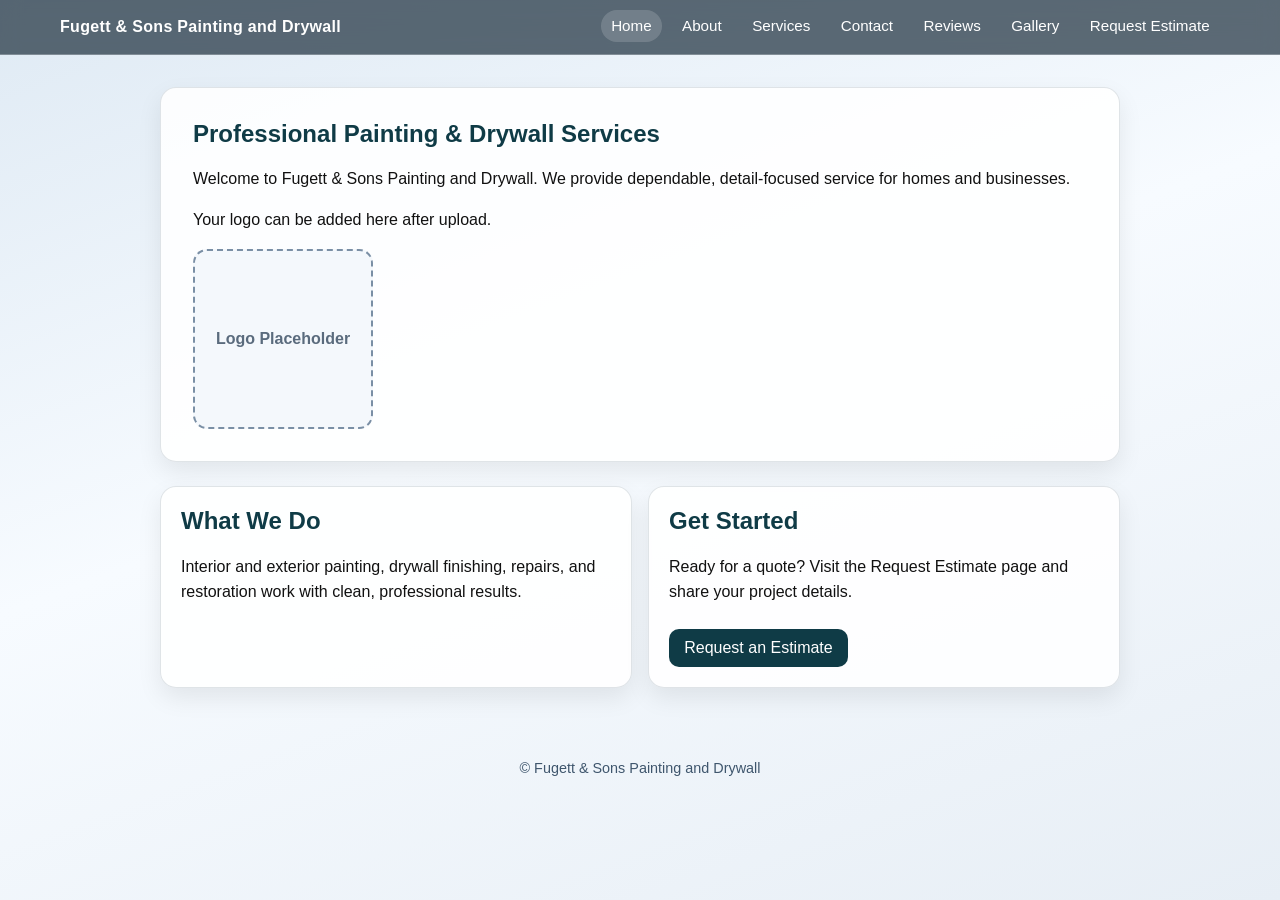
==== index.html @ a3a582eb "feat: build multi-page Fugett & Sons company website Co-authored-by: bFugett26 <255021075+bFugett26@" ====
<!DOCTYPE html>
<html lang="en">
  <head>
    <meta charset="UTF-8" />
    <meta name="viewport" content="width=device-width, initial-scale=1.0" />
    <title>Fugett & Sons Painting and Drywall | Home</title>
    <link rel="stylesheet" href="styles.css" />
  </head>
  <body>
    <header class="site-header">
      <nav class="site-nav" aria-label="Main navigation">
        <a class="brand" href="index.html">Fugett & Sons Painting and Drywall</a>
        <ul class="nav-links">
          <li><a class="active" href="index.html">Home</a></li>
          <li><a href="about.html">About</a></li>
          <li><a href="services.html">Services</a></li>
          <li><a href="contact.html">Contact</a></li>
          <li><a href="reviews.html">Reviews</a></li>
          <li><a href="gallery.html">Gallery</a></li>
          <li><a href="estimate.html">Request Estimate</a></li>
        </ul>
      </nav>
    </header>

    <main>
      <section class="hero">
        <h1>Professional Painting & Drywall Services</h1>
        <p>
          Welcome to Fugett & Sons Painting and Drywall. We provide dependable, detail-focused service for homes and
          businesses.
        </p>
        <p>
          Your logo can be added here after upload.
        </p>
        <div class="logo-placeholder" aria-label="Logo placeholder">Logo Placeholder</div>
      </section>

      <section class="grid two">
        <article class="card">
          <h2>What We Do</h2>
          <p>
            Interior and exterior painting, drywall finishing, repairs, and restoration work with clean, professional
            results.
          </p>
        </article>
        <article class="card">
          <h2>Get Started</h2>
          <p>
            Ready for a quote? Visit the Request Estimate page and share your project details.
          </p>
          <a class="btn" href="estimate.html">Request an Estimate</a>
        </article>
      </section>
    </main>

    <footer>© Fugett & Sons Painting and Drywall</footer>
  </body>
</html>
---- styles.css ----
:root {
  --dark-teal: #0f3b46;
  --grey-blue: #3f566d;
  --frost-blue: #dfeaf4;
  --ink: #111111;
  --white: #ffffff;
  --glass-tint: rgba(33, 50, 64, 0.72);
}

* {
  box-sizing: border-box;
}

body {
  margin: 0;
  font-family: "Inter", "Segoe UI", Arial, sans-serif;
  color: var(--ink);
  background: linear-gradient(160deg, var(--frost-blue), #f7fbff 45%, #e7eef5);
  min-height: 100vh;
}

.site-header {
  position: sticky;
  top: 0;
  z-index: 10;
  backdrop-filter: blur(10px);
  -webkit-backdrop-filter: blur(10px);
  background: var(--glass-tint);
  border-bottom: 1px solid rgba(255, 255, 255, 0.25);
}

.site-nav {
  max-width: 1200px;
  margin: 0 auto;
  display: flex;
  flex-wrap: wrap;
  align-items: center;
  justify-content: space-between;
  padding: 0.9rem 1.25rem;
}

.brand {
  color: var(--white);
  font-weight: 700;
  letter-spacing: 0.02em;
  text-decoration: none;
}

.nav-links {
  list-style: none;
  display: flex;
  gap: 0.6rem;
  padding: 0;
  margin: 0.5rem 0 0;
  flex-wrap: wrap;
}

.nav-links a {
  color: var(--white);
  text-decoration: none;
  font-size: 0.95rem;
  padding: 0.45rem 0.65rem;
  border-radius: 999px;
  transition: background 0.2s ease;
}

.nav-links a:hover,
.nav-links a.active {
  background: rgba(255, 255, 255, 0.16);
}

main {
  max-width: 1000px;
  margin: 0 auto;
  padding: 2rem 1.25rem 3.5rem;
}

.hero,
.card {
  background: rgba(255, 255, 255, 0.88);
  border: 1px solid rgba(63, 86, 109, 0.16);
  border-radius: 16px;
  box-shadow: 0 10px 24px rgba(17, 17, 17, 0.08);
}

.hero {
  padding: 2rem;
  margin-bottom: 1.5rem;
}

h1,
h2 {
  color: var(--dark-teal);
  margin-top: 0;
}

p,
li,
label {
  line-height: 1.55;
}

.grid {
  display: grid;
  gap: 1rem;
}

@media (min-width: 800px) {
  .grid.two {
    grid-template-columns: 1fr 1fr;
  }

  .nav-links {
    margin-top: 0;
  }
}

.card {
  padding: 1.25rem;
}

.services-list {
  columns: 2;
  column-gap: 2rem;
}

@media (max-width: 640px) {
  .services-list {
    columns: 1;
  }
}

.contact-links a,
.btn {
  display: inline-block;
  margin-top: 0.5rem;
  background: var(--dark-teal);
  color: var(--white);
  text-decoration: none;
  border: 0;
  border-radius: 10px;
  padding: 0.65rem 0.95rem;
  cursor: pointer;
}

.btn:hover,
.contact-links a:hover {
  background: #0b2d35;
}

form {
  display: grid;
  gap: 0.95rem;
}

input,
select,
textarea {
  width: 100%;
  border-radius: 8px;
  border: 1px solid #b0bfce;
  padding: 0.6rem;
  font: inherit;
  background: #ffffff;
}

textarea {
  min-height: 130px;
  resize: vertical;
}

.hidden {
  display: none;
}

.notice {
  margin-top: 1rem;
  padding: 0.8rem;
  border-radius: 8px;
  background: #e1f4ea;
  color: #0f5132;
}

.logo-placeholder {
  width: 180px;
  height: 180px;
  border: 2px dashed #7a8fa5;
  border-radius: 14px;
  display: grid;
  place-items: center;
  color: #5a6b7d;
  font-weight: 600;
  margin-top: 1rem;
  background: #f4f8fc;
}

.gallery-grid {
  display: grid;
  gap: 0.9rem;
  grid-template-columns: repeat(auto-fit, minmax(190px, 1fr));
}

.gallery-item {
  border-radius: 12px;
  padding: 1rem;
  background: linear-gradient(140deg, #f5fbff, #dce9f3);
  border: 1px solid #bfd2e2;
  color: #1f3b54;
  min-height: 90px;
}

footer {
  text-align: center;
  color: #3f566d;
  padding: 1rem;
  font-size: 0.9rem;
}
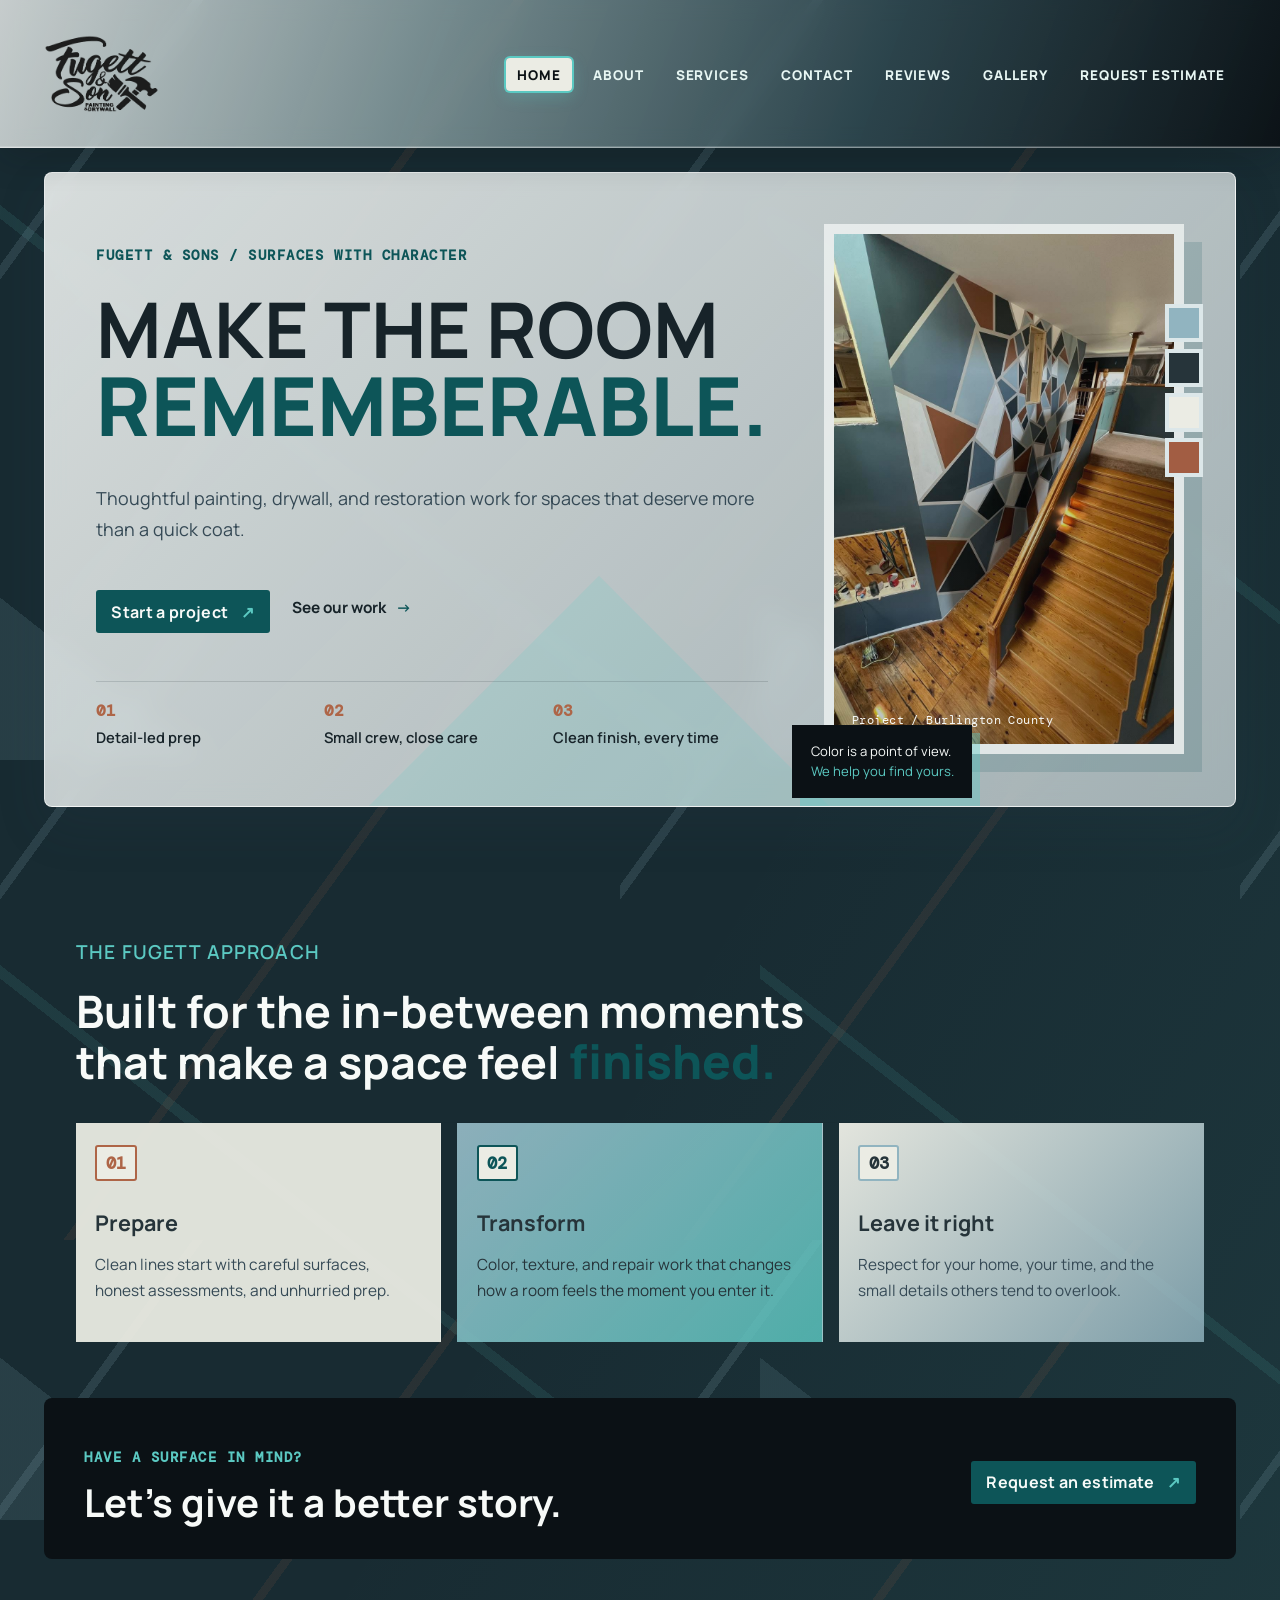
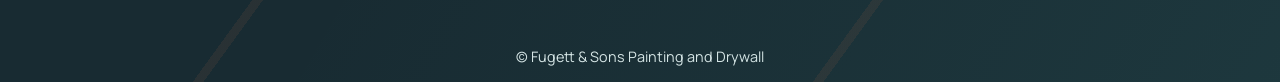
==== commit f07fd31c: "design changes" ====
--- a/index.html
+++ b/index.html
@@ -9,7 +9,7 @@
   <body>
     <header class="site-header">
       <nav class="site-nav" aria-label="Main navigation">
-        <a class="brand" href="index.html">Fugett & Sons Painting and Drywall</a>
+        <a class="brand" href="index.html" aria-label="Fugett & Sons Painting and Drywall home"><img src="images/logo.png" alt="Fugett & Sons Painting and Drywall" /></a>
         <ul class="nav-links">
           <li><a class="active" href="index.html">Home</a></li>
           <li><a href="about.html">About</a></li>
@@ -22,34 +22,47 @@
       </nav>
     </header>
 
-    <main>
-      <section class="hero">
-        <h1>Professional Painting & Drywall Services</h1>
-        <p>
-          Welcome to Fugett & Sons Painting and Drywall. We provide dependable, detail-focused service for homes and
-          businesses.
-        </p>
-        <p>
-          Your logo can be added here after upload.
-        </p>
-        <div class="logo-placeholder" aria-label="Logo placeholder">Logo Placeholder</div>
+    <main class="home-main">
+      <section class="hero home-hero">
+        <div class="hero-copy">
+          <p class="eyebrow">Fugett & Sons / surfaces with character</p>
+          <h1>MAKE THE ROOM<br /><em>REMEMBERABLE.</em></h1>
+          <p class="hero-lede">
+            Thoughtful painting, drywall, and restoration work for spaces that deserve more than a quick coat.
+          </p>
+          <div class="hero-actions">
+            <a class="btn" href="estimate.html">Start a project <span aria-hidden="true">↗</span></a>
+            <a class="text-link" href="gallery.html">See our work <span aria-hidden="true">→</span></a>
+          </div>
+          <div class="hero-stats" aria-label="Company highlights">
+            <div><strong>01</strong><span>Detail-led prep</span></div>
+            <div><strong>02</strong><span>Small crew, close care</span></div>
+            <div><strong>03</strong><span>Clean finish, every time</span></div>
+          </div>
+        </div>
+        <div class="hero-visual">
+          <div class="visual-frame">
+            <img src="images/interior-abstract.JPG" alt="Geometric blue-grey accent wall and finished wood staircase" />
+            <span class="image-tag">Project  /  Burlington County</span>
+          </div>
+          <div class="color-index" aria-hidden="true"><i></i><i></i><i></i><i></i></div>
+          <p class="visual-note">Color is a point of view.<br /><span>We help you find yours.</span></p>
+        </div>
       </section>
 
-      <section class="grid two">
-        <article class="card">
-          <h2>What We Do</h2>
-          <p>
-            Interior and exterior painting, drywall finishing, repairs, and restoration work with clean, professional
-            results.
-          </p>
-        </article>
-        <article class="card">
-          <h2>Get Started</h2>
-          <p>
-            Ready for a quote? Visit the Request Estimate page and share your project details.
-          </p>
-          <a class="btn" href="estimate.html">Request an Estimate</a>
-        </article>
+      <section class="intro-strip">
+        <p class="section-kicker">The Fugett approach</p>
+        <h2>Built for the in-between moments<br />that make a space feel <em>finished.</em></h2>
+        <div class="grid three feature-grid">
+          <article class="feature-card"><span>01</span><h3>Prepare</h3><p>Clean lines start with careful surfaces, honest assessments, and unhurried prep.</p></article>
+          <article class="feature-card feature-card-accent"><span>02</span><h3>Transform</h3><p>Color, texture, and repair work that changes how a room feels the moment you enter it.</p></article>
+          <article class="feature-card"><span>03</span><h3>Leave it right</h3><p>Respect for your home, your time, and the small details others tend to overlook.</p></article>
+        </div>
+      </section>
+
+      <section class="cta-band">
+        <div><p class="section-kicker">Have a surface in mind?</p><h2>Let's give it a better story.</h2></div>
+        <a class="btn btn-light" href="estimate.html">Request an estimate <span aria-hidden="true">↗</span></a>
       </section>
     </main>
 
--- a/styles.css
+++ b/styles.css
@@ -1,10 +1,21 @@
+@import url("https://fonts.googleapis.com/css2?family=DM+Mono:wght@400;500&family=Manrope:wght@400;500;600;700;800&display=swap");
+
 :root {
-  --dark-teal: #0f3b46;
-  --grey-blue: #3f566d;
-  --frost-blue: #dfeaf4;
-  --ink: #111111;
-  --white: #ffffff;
-  --glass-tint: rgba(33, 50, 64, 0.72);
+  --night: #0b1115;
+  --ink: #172329;
+  --slate: #354955;
+  --blue-grey: #8ba1ad;
+  --mist: #dce7e9;
+  --white: #f7faf8;
+  --teal: #5bc9c2;
+  --teal-dark: #0d5558;
+  --rust: #ae6547;
+  --wall-blue: #91b4c0;
+  --wall-charcoal: #26343a;
+  --wall-white: #ebece4;
+  --wall-rust: #a25d43;
+  --glass: rgba(224, 237, 238, 0.82);
+  --line: rgba(23, 35, 41, 0.15);
 }
 
 * {
@@ -13,10 +24,13 @@
 
 body {
   margin: 0;
-  font-family: "Inter", "Segoe UI", Arial, sans-serif;
-  color: var(--ink);
-  background: linear-gradient(160deg, var(--frost-blue), #f7fbff 45%, #e7eef5);
+  font-family: "Manrope", "Segoe UI", sans-serif;
+  font-size: clamp(0.92rem, 0.2vw + 0.86rem, 1rem);
+  color: var(--white);
+  background: #182b32;
   min-height: 100vh;
+  background-image: linear-gradient(126deg, transparent 0 18%, rgba(145, 180, 192, .16) 18% 19%, transparent 19% 48%, rgba(162, 93, 67, .12) 48% 49%, transparent 49%), linear-gradient(38deg, rgba(52, 78, 86, .56) 0 12%, transparent 12% 40%, rgba(91, 201, 194, .1) 40% 41%, transparent 41%), linear-gradient(300deg, rgba(91, 201, 194, .08), transparent 45%);
+  background-size: 620px 620px, 760px 760px, auto;
 }
 
 .site-header {
@@ -25,25 +39,34 @@
   z-index: 10;
   backdrop-filter: blur(10px);
   -webkit-backdrop-filter: blur(10px);
-  background: var(--glass-tint);
-  border-bottom: 1px solid rgba(255, 255, 255, 0.25);
+  background: linear-gradient(110deg, rgba(247, 250, 248, 0.78) 0%, rgba(183, 207, 208, 0.58) 34%, rgba(52, 78, 86, 0.72) 68%, rgba(11, 17, 21, 0.92) 100%);
+  border-bottom: 1px solid rgba(255, 255, 255, 0.42);
+  box-shadow: 0 12px 30px rgba(11, 17, 21, 0.18), inset 0 -1px 0 rgba(255, 255, 255, 0.18);
 }
 
 .site-nav {
-  max-width: 1200px;
+  max-width: 1240px;
   margin: 0 auto;
   display: flex;
   flex-wrap: wrap;
   align-items: center;
   justify-content: space-between;
-  padding: 0.9rem 1.25rem;
+  padding: 1rem 1.5rem;
 }
 
 .brand {
-  color: var(--white);
-  font-weight: 700;
-  letter-spacing: 0.02em;
+  display: inline-flex;
+  align-items: center;
+  min-width: 0;
   text-decoration: none;
+}
+
+.brand img {
+  width: clamp(5rem, 9vw, 7.2rem);
+  height: clamp(5rem, 9vw, 7.2rem);
+  object-fit: contain;
+  flex: 0 0 auto;
+  mix-blend-mode: multiply;
 }
 
 .nav-links {
@@ -56,31 +79,85 @@
 }
 
 .nav-links a {
-  color: var(--white);
+  color: #e7f6f3;
   text-decoration: none;
-  font-size: 0.95rem;
-  padding: 0.45rem 0.65rem;
-  border-radius: 999px;
+  font-size: clamp(.7rem, .4vw + .58rem, .84rem);
+  font-weight: 800;
+  padding: 0.48rem 0.7rem;
+  border-radius: 4px;
+  letter-spacing: .07em;
+  text-transform: uppercase;
   transition: background 0.2s ease;
+}
+
+img {
+  max-width: 100%;
+  height: auto;
 }
 
 .nav-links a:hover,
 .nav-links a.active {
-  background: rgba(255, 255, 255, 0.16);
+  color: var(--night);
+  background: var(--wall-white);
+  box-shadow: 0 0 0 2px var(--teal), 0 5px 16px rgba(91, 201, 194, .3);
 }
 
 main {
-  max-width: 1000px;
+  max-width: 1240px;
   margin: 0 auto;
-  padding: 2rem 1.25rem 3.5rem;
+  padding: 2.5rem 1.5rem 4.5rem;
 }
 
 .hero,
 .card {
-  background: rgba(255, 255, 255, 0.88);
-  border: 1px solid rgba(63, 86, 109, 0.16);
-  border-radius: 16px;
-  box-shadow: 0 10px 24px rgba(17, 17, 17, 0.08);
+  background: linear-gradient(135deg, rgba(247, 250, 248, .86), rgba(220, 231, 233, .7));
+  color: var(--ink);
+  border: 1px solid rgba(255, 255, 255, 0.68);
+  border-radius: 8px;
+  box-shadow: 0 20px 50px rgba(40, 67, 77, 0.14);
+  backdrop-filter: blur(12px);
+}
+
+.hero:not(.home-hero) {
+  position: relative;
+  overflow: hidden;
+  isolation: isolate;
+  background-color: rgba(235, 236, 228, .9);
+  background-image: linear-gradient(132deg, transparent 0 61%, rgba(145, 180, 192, .46) 61% 73%, transparent 73%), linear-gradient(38deg, transparent 0 72%, rgba(162, 93, 67, .25) 72% 83%, transparent 83%), linear-gradient(145deg, rgba(247, 250, 248, .88), rgba(220, 231, 233, .68));
+}
+
+.hero:not(.home-hero)::before {
+  content: "";
+  position: absolute;
+  width: 15rem;
+  height: 15rem;
+  right: -5rem;
+  top: -7rem;
+  border: 1.5rem solid rgba(13, 85, 88, .16);
+  transform: rotate(33deg);
+  z-index: -1;
+}
+
+.hero:not(.home-hero) > * {
+  position: relative;
+  z-index: 1;
+}
+
+.about-hero h1 {
+  max-width: 850px;
+  margin: 0 auto 2rem;
+  text-align: center;
+  font-family: "Manrope", sans-serif;
+  font-size: clamp(1.45rem, 2.6vw, 2.7rem);
+  font-weight: 600;
+  letter-spacing: .02em;
+  text-transform: uppercase;
+}
+
+.about-hero p {
+  margin-left: auto;
+  margin-right: auto;
+  text-align: center;
 }
 
 .hero {
@@ -90,9 +167,16 @@
 
 h1,
 h2 {
-  color: var(--dark-teal);
+  color: var(--ink);
   margin-top: 0;
 }
+
+h1, h2, h3 { letter-spacing: 0; }
+h1 { font-size: clamp(2.8rem, 6vw, 5.8rem); line-height: .96; font-weight: 700; }
+h2 { font-size: clamp(1.8rem, 3.5vw, 3.1rem); line-height: 1.08; }
+h3 { font-size: 1.35rem; }
+p { max-width: 68ch; }
+em { color: var(--teal-dark); font-style: normal; font-weight: 800; font-size: 1.06em; }
 
 p,
 li,
@@ -105,6 +189,56 @@
   gap: 1rem;
 }
 
+.grid.three { grid-template-columns: repeat(3, 1fr); }
+
+.home-main { padding-top: 1.5rem; }
+.home-hero { display: grid; grid-template-columns: .9fr 1.1fr; gap: 3.5rem; padding: clamp(1.5rem, 4vw, 4.5rem); overflow: hidden; position: relative; }
+.home-hero::before { content: ""; position: absolute; width: 26rem; height: 26rem; right: 36%; bottom: -17rem; background: var(--teal); opacity: .17; transform: rotate(45deg); }
+.eyebrow, .section-kicker { color: var(--teal-dark); font-family: "DM Mono", monospace; font-size: .86rem; font-weight: 700; letter-spacing: .11em; text-transform: uppercase; }
+.hero-copy { display: flex; flex-direction: column; justify-content: center; position: relative; z-index: 1; }
+.hero-copy h1 { margin: .75rem 0 1.35rem; }
+.hero-lede { color: var(--slate); font-size: 1.12rem; line-height: 1.7; }
+.hero-actions { display: flex; align-items: center; gap: 1.4rem; margin: 1.25rem 0 3rem; }
+.btn { background: var(--teal-dark); border-radius: 3px; padding: .85rem 1.1rem; color: var(--white); font-weight: 700; letter-spacing: .02em; transition: transform .2s ease, background .2s ease; }
+.btn:hover { background: var(--night); transform: translateY(-2px); }
+.btn span { color: var(--teal); margin-left: .6rem; }
+.text-link { color: var(--ink); font-size: .96rem; font-weight: 700; text-decoration: none; }
+.text-link span { color: var(--teal-dark); margin-left: .45rem; }
+.hero-stats { display: grid; grid-template-columns: repeat(3, 1fr); gap: .8rem; border-top: 1px solid var(--line); padding-top: 1.15rem; }
+.hero-stats div { display: grid; gap: .35rem; }
+.hero-stats strong, .feature-card > span { color: var(--rust); font-family: "DM Mono", monospace; font-size: 1rem; font-weight: 700; }
+.hero-stats span { color: var(--ink); font-size: .92rem; font-weight: 600; line-height: 1.4; }
+.hero-visual { min-height: 530px; position: relative; }
+.visual-frame { height: 100%; min-height: 530px; position: relative; overflow: hidden; border: 10px solid rgba(247, 250, 248, .72); box-shadow: 18px 18px 0 rgba(13, 85, 88, .16); }
+.visual-frame::after { content: ""; position: absolute; inset: 0; background: linear-gradient(150deg, rgba(10, 27, 34, .05), rgba(10, 27, 34, .34)); }
+.visual-frame img { width: 100%; height: 100%; min-height: 100%; object-fit: cover; object-position: 54% center; display: block; }
+.image-tag { position: absolute; left: 1.1rem; bottom: 1rem; color: var(--white); font-family: "DM Mono", monospace; font-size: .72rem; z-index: 1; letter-spacing: .04em; }
+.color-index { position: absolute; right: -1.2rem; top: 15%; display: grid; gap: .4rem; z-index: 2; }
+.color-index i { width: 2.4rem; height: 2.4rem; display: block; border: 4px solid var(--mist); }
+.color-index i:nth-child(1) { background: var(--wall-blue); }.color-index i:nth-child(2) { background: var(--wall-charcoal); }.color-index i:nth-child(3) { background: var(--wall-white); }.color-index i:nth-child(4) { background: var(--wall-rust); }
+.visual-note { position: absolute; bottom: -2.7rem; left: -2rem; z-index: 3; margin: 0; color: var(--white); background: var(--night); padding: 1rem 1.15rem; font-size: .82rem; line-height: 1.55; box-shadow: 8px 8px 0 rgba(91, 201, 194, .4); }
+.visual-note span { color: var(--teal); }
+.intro-strip { padding: 5.5rem 2rem 3.5rem; }
+.intro-strip > .section-kicker { color: var(--teal); font-family: "Manrope", sans-serif; font-size: clamp(1.15rem, 1.5vw, 1.4rem); font-weight: 600; letter-spacing: .06em; }
+.intro-strip h2 { max-width: 760px; margin-bottom: 2.2rem; color: var(--white); }
+.feature-grid { border-top: 1px solid var(--line); }
+.feature-card { padding: 1.4rem 1.2rem; border-right: 1px solid rgba(247, 250, 248, .28); background: rgba(235, 236, 228, .94); color: var(--wall-charcoal); }
+.feature-card:last-child { border-right: 0; }
+.feature-card h3 { margin: 1.7rem 0 .5rem; color: var(--wall-charcoal); }
+.feature-card p { color: var(--slate); font-size: .96rem; line-height: 1.7; }
+.feature-card > span { display: inline-block; padding: .3rem .55rem; border: 2px solid var(--rust); border-radius: 3px; background: var(--wall-white); color: var(--rust); font-size: 1.05rem; font-weight: 800; }
+.feature-card:nth-child(2) { background: linear-gradient(135deg, rgba(145, 180, 192, .96), rgba(91, 201, 194, .82)); }
+.feature-card:nth-child(2) p, .feature-card:nth-child(2) h3 { color: var(--wall-charcoal); }
+.feature-card:nth-child(2) > span { color: var(--teal-dark); border-color: var(--teal-dark); }
+.feature-card:nth-child(3) { background: linear-gradient(135deg, rgba(235, 236, 228, .96), rgba(145, 180, 192, .82)); }
+.feature-card:nth-child(3) > span { color: var(--wall-charcoal); border-color: var(--wall-blue); }
+.feature-card-accent { background: linear-gradient(135deg, rgba(145, 180, 192, .96), rgba(91, 201, 194, .82)); }
+.cta-band { display: flex; align-items: center; justify-content: space-between; gap: 2rem; padding: 2.2rem 2.5rem; color: var(--white); background: var(--night); border-radius: 8px; }
+.cta-band h2 { color: var(--white); margin: .5rem 0 0; font-size: clamp(1.7rem, 3vw, 2.8rem); }
+.cta-band .section-kicker { color: var(--teal); }
+.btn-light { background: var(--white); color: var(--night); white-space: nowrap; }
+.btn-light:hover { background: var(--teal); }
+
 @media (min-width: 800px) {
   .grid.two {
     grid-template-columns: 1fr 1fr;
@@ -122,7 +256,45 @@
 .services-list {
   columns: 2;
   column-gap: 2rem;
-}
+  padding-left: 1.3rem;
+  color: var(--slate);
+  font-size: 1.02rem;
+  font-weight: 600;
+}
+
+.services-list li::marker { color: var(--rust); }
+.services-list li:nth-child(3n)::marker { color: var(--teal-dark); }
+.services-list li:nth-child(4n)::marker { color: var(--wall-blue); }
+
+.services-intro { display: grid; grid-template-columns: 1fr .8fr; align-items: end; gap: 2rem; }
+.services-intro .section-kicker { grid-column: 1 / -1; margin-bottom: -1rem; }
+.services-intro h1 { margin-bottom: 0; font-size: clamp(2.5rem, 5vw, 5rem); }
+.services-intro > p:last-child { margin: 0 0 .45rem; color: var(--slate); font-size: 1.05rem; line-height: 1.7; }
+.service-categories { display: grid; grid-template-columns: repeat(2, 1fr); gap: 1rem; margin-top: 1rem; }
+.service-category { min-height: 310px; padding: 1.6rem; border: 1px solid rgba(247, 250, 248, .22); border-radius: 8px; background: var(--wall-white); color: var(--wall-charcoal); box-shadow: 0 18px 38px rgba(11, 17, 21, .16); }
+.service-heading { display: flex; align-items: flex-start; gap: 1rem; border-bottom: 1px solid rgba(38, 52, 58, .2); padding-bottom: 1rem; }
+.service-heading span { display: grid; width: 2.4rem; height: 2.4rem; flex: 0 0 auto; place-items: center; border: 2px solid currentColor; border-radius: 3px; font-family: "DM Mono", monospace; font-size: .9rem; font-weight: 700; }
+.service-heading h2 { margin: .1rem 0 0; color: inherit; font-size: clamp(1.4rem, 2.3vw, 2rem); }
+.service-category > p { color: inherit; opacity: .82; font-size: .96rem; line-height: 1.6; }
+.service-category ul { display: grid; gap: .45rem; margin: 1.1rem 0 0; padding-left: 1.2rem; font-size: .9rem; font-weight: 600; }
+.service-category li::marker { color: currentColor; }
+.service-category-teal { background: linear-gradient(135deg, rgba(91, 201, 194, .96), rgba(145, 180, 192, .92)); }
+.service-category-teal .service-heading span { color: var(--teal-dark); }
+.service-category-blue { background: linear-gradient(135deg, rgba(145, 180, 192, .96), rgba(235, 236, 228, .92)); }
+.service-category-blue .service-heading span { color: var(--teal-dark); }
+.service-category-rust { background: linear-gradient(135deg, rgba(162, 93, 67, .92), rgba(235, 236, 228, .94)); }
+.service-category-rust .service-heading span { color: var(--wall-charcoal); }
+.service-category-charcoal { background: linear-gradient(135deg, rgba(38, 52, 58, .98), rgba(83, 112, 123, .94)); color: var(--wall-white); }
+.service-category-charcoal .service-heading { border-color: rgba(235, 236, 228, .25); }
+.service-category-charcoal .service-heading span { color: var(--teal); }
+.service-category-light { background: linear-gradient(135deg, rgba(235, 236, 228, .98), rgba(247, 250, 248, .94)); }
+.service-category-light .service-heading span { color: var(--wall-rust); }
+.service-category-mixed { background: linear-gradient(135deg, rgba(13, 85, 88, .94), rgba(38, 52, 58, .98)); color: var(--wall-white); }
+.service-category-mixed .service-heading { border-color: rgba(235, 236, 228, .25); }
+.service-category-mixed .service-heading span { color: var(--wall-blue); }
+.services-cta { display: flex; align-items: center; justify-content: space-between; gap: 2rem; margin-top: 1rem; padding: 2rem 2.2rem; border-radius: 8px; background: var(--wall-white); color: var(--wall-charcoal); }
+.services-cta h2 { margin: .35rem 0 0; color: inherit; font-size: clamp(1.5rem, 3vw, 2.5rem); }
+.services-cta .section-kicker { margin: 0; color: var(--teal-dark); }
 
 @media (max-width: 640px) {
   .services-list {
@@ -134,18 +306,18 @@
 .btn {
   display: inline-block;
   margin-top: 0.5rem;
-  background: var(--dark-teal);
+  background: var(--teal-dark);
   color: var(--white);
   text-decoration: none;
   border: 0;
-  border-radius: 10px;
+  border-radius: 3px;
   padding: 0.65rem 0.95rem;
   cursor: pointer;
 }
 
 .btn:hover,
 .contact-links a:hover {
-  background: #0b2d35;
+  background: var(--night);
 }
 
 form {
@@ -157,11 +329,11 @@
 select,
 textarea {
   width: 100%;
-  border-radius: 8px;
-  border: 1px solid #b0bfce;
+  border-radius: 3px;
+  border: 1px solid var(--blue-grey);
   padding: 0.6rem;
   font: inherit;
-  background: #ffffff;
+  background: rgba(255, 255, 255, .7);
 }
 
 textarea {
@@ -177,8 +349,11 @@
   margin-top: 1rem;
   padding: 0.8rem;
   border-radius: 8px;
-  background: #e1f4ea;
-  color: #0f5132;
+  background: linear-gradient(120deg, rgba(91, 201, 194, .28), rgba(145, 180, 192, .34));
+  border-left: 4px solid var(--teal-dark);
+  color: var(--teal-dark);
+  font-size: .98rem;
+  font-weight: 600;
 }
 
 .logo-placeholder {
@@ -203,15 +378,57 @@
 .gallery-item {
   border-radius: 12px;
   padding: 1rem;
-  background: linear-gradient(140deg, #f5fbff, #dce9f3);
-  border: 1px solid #bfd2e2;
-  color: #1f3b54;
+  background: linear-gradient(140deg, rgba(235, 236, 228, .9), rgba(145, 180, 192, .42));
+  border: 1px solid var(--wall-blue);
+  border-top: 4px solid var(--wall-rust);
+  color: var(--wall-charcoal);
+  font-size: 1rem;
+  font-weight: 700;
   min-height: 90px;
 }
+
+.gallery-item:nth-child(2) { background: linear-gradient(140deg, rgba(38, 52, 58, .95), rgba(83, 112, 123, .8)); color: var(--white); border-top-color: var(--teal); }
+.gallery-item:nth-child(3) { background: linear-gradient(140deg, rgba(91, 201, 194, .34), rgba(235, 236, 228, .8)); border-top-color: var(--wall-blue); }
+.gallery-item:nth-child(4) { background: linear-gradient(140deg, rgba(162, 93, 67, .72), rgba(235, 236, 228, .82)); border-top-color: var(--wall-charcoal); }
+
+a { color: var(--teal-dark); }
+.card a:not(.btn), .hero a:not(.btn) { font-weight: 700; }
 
 footer {
   text-align: center;
-  color: #3f566d;
+  color: #d5e5e5;
   padding: 1rem;
   font-size: 0.9rem;
 }
+
+@media (max-width: 800px) {
+  .home-hero { grid-template-columns: 1fr; gap: 2rem; }
+  .hero-visual, .visual-frame { min-height: 420px; }
+  .grid.three { grid-template-columns: 1fr; }
+  .feature-card { border-right: 0; border-bottom: 1px solid var(--line); }
+  .feature-card:last-child { border-bottom: 0; }
+  .cta-band { align-items: flex-start; flex-direction: column; }
+  .services-intro { grid-template-columns: 1fr; }
+  .services-intro .section-kicker { margin-bottom: 0; }
+  .service-categories { grid-template-columns: 1fr; }
+  .services-cta { align-items: flex-start; flex-direction: column; }
+}
+
+@media (max-width: 640px) {
+  .site-nav { align-items: flex-start; flex-direction: column; gap: .8rem; padding: .8rem 1rem; }
+  .nav-links { gap: .25rem; }
+  .nav-links a { color: var(--ink); font-size: .72rem; padding: .4rem .45rem; }
+  .nav-links a:hover, .nav-links a.active { color: var(--night); background: var(--teal); }
+  main { padding: 1rem .8rem 3rem; }
+  .home-hero { padding: 1.3rem; }
+  .hero-copy h1 { font-size: clamp(2.25rem, 9.2vw, 4.5rem); }
+  .hero-actions { margin-bottom: 2.2rem; }
+  .hero-stats { gap: .4rem; }
+  .hero-stats span { font-size: .8rem; }
+  .hero-visual, .visual-frame { min-height: 350px; }
+  .visual-note { left: .7rem; bottom: -1.8rem; }
+  .color-index { right: -.6rem; }
+  .color-index i { width: 1.8rem; height: 1.8rem; border-width: 3px; }
+  .intro-strip { padding: 4rem .5rem 2.5rem; }
+  .cta-band { padding: 1.5rem; }
+}
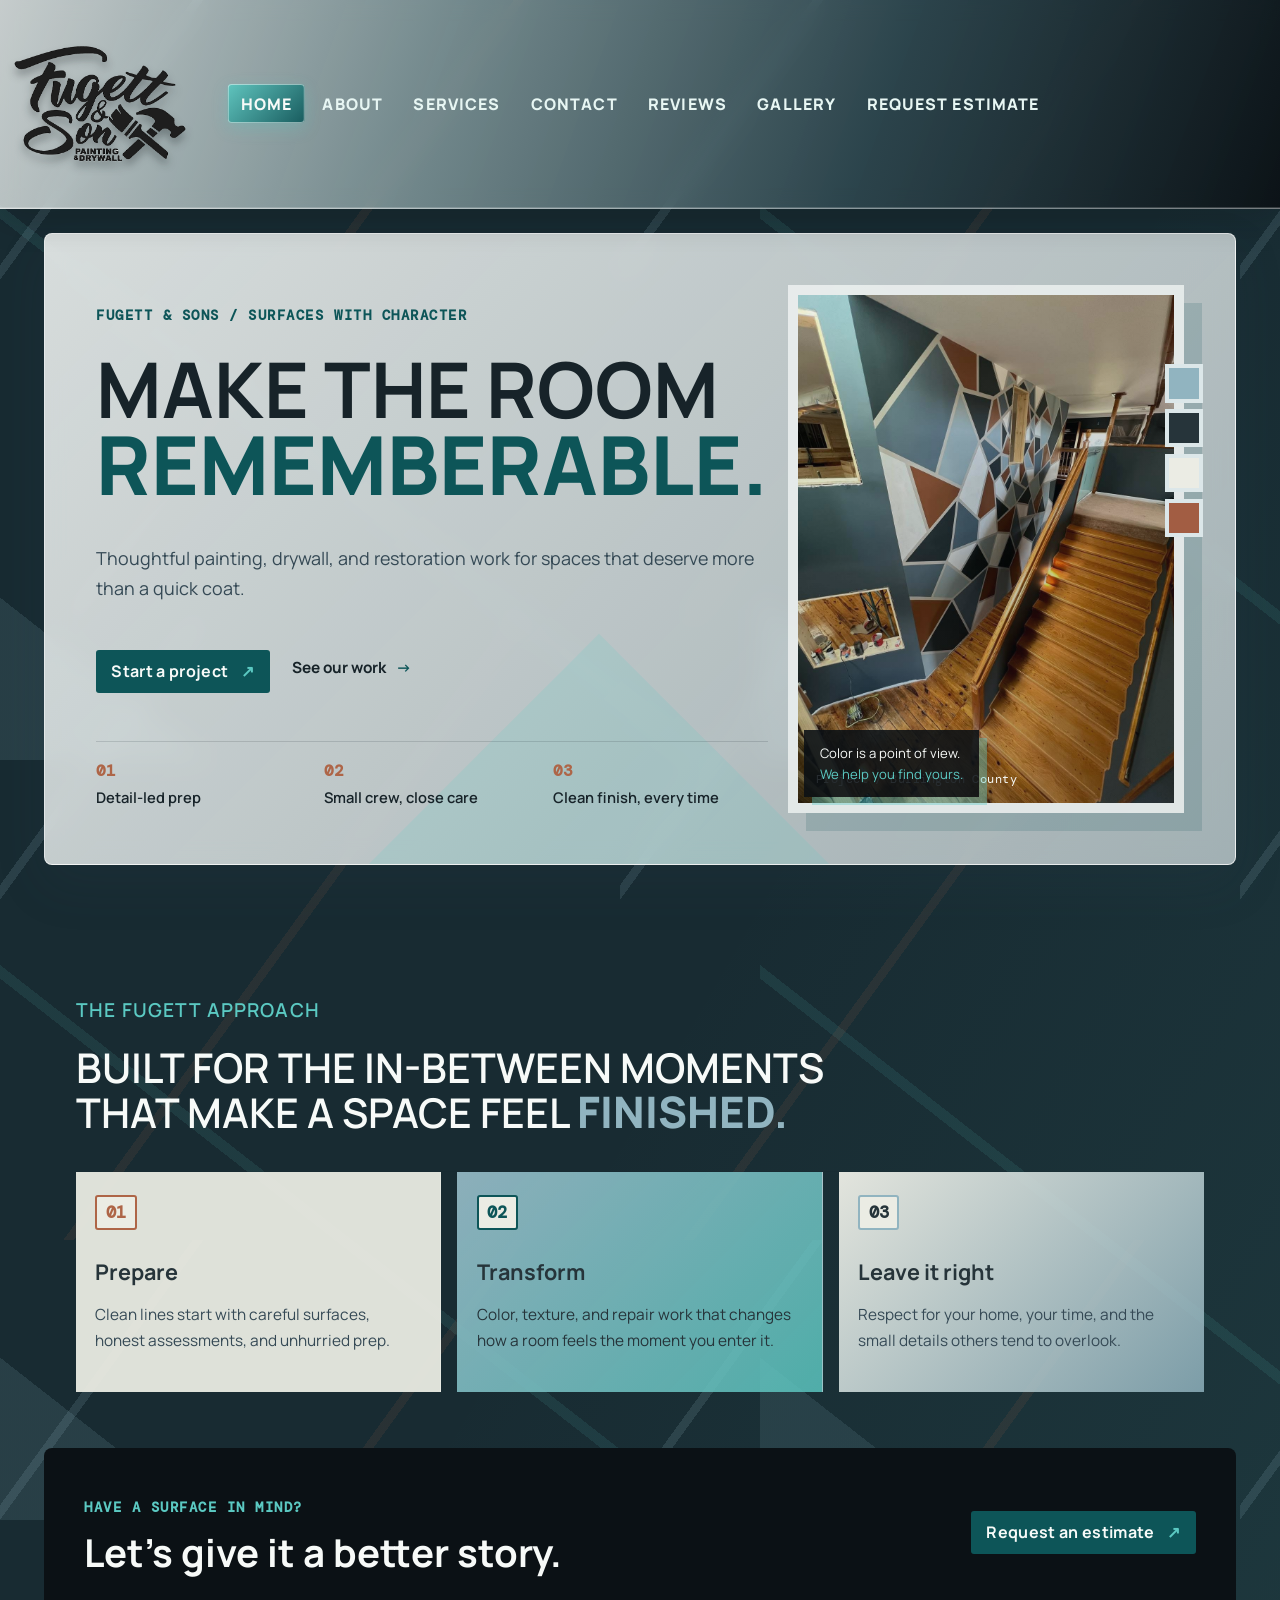
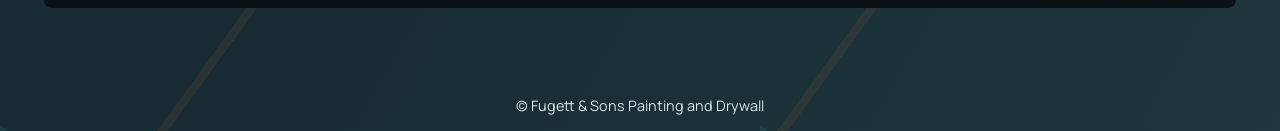
==== commit 0e0a21ec: "CHanges" ====
--- a/index.html
+++ b/index.html
@@ -41,10 +41,10 @@
           </div>
         </div>
         <div class="hero-visual">
-          <div class="visual-frame">
-            <img src="images/interior-abstract.JPG" alt="Geometric blue-grey accent wall and finished wood staircase" />
-            <span class="image-tag">Project  /  Burlington County</span>
-          </div>
+          <figure class="visual-frame">
+            <img src="images/interior-abstract.JPG" alt="Geometric blue-grey accent wall and finished wood staircase" width="1024" height="768" loading="eager" decoding="async" fetchpriority="high" />
+            <figcaption class="image-tag">Project / Burlington County</figcaption>
+          </figure>
           <div class="color-index" aria-hidden="true"><i></i><i></i><i></i><i></i></div>
           <p class="visual-note">Color is a point of view.<br /><span>We help you find yours.</span></p>
         </div>
@@ -52,7 +52,7 @@
 
       <section class="intro-strip">
         <p class="section-kicker">The Fugett approach</p>
-        <h2>Built for the in-between moments<br />that make a space feel <em>finished.</em></h2>
+        <h2><span>Built for the in-between moments</span><span>that make a space feel <em>finished.</em></span></h2>
         <div class="grid three feature-grid">
           <article class="feature-card"><span>01</span><h3>Prepare</h3><p>Clean lines start with careful surfaces, honest assessments, and unhurried prep.</p></article>
           <article class="feature-card feature-card-accent"><span>02</span><h3>Transform</h3><p>Color, texture, and repair work that changes how a room feels the moment you enter it.</p></article>
--- a/styles.css
+++ b/styles.css
@@ -14,6 +14,7 @@
   --wall-charcoal: #26343a;
   --wall-white: #ebece4;
   --wall-rust: #a25d43;
+  --tan: #d2b184;
   --glass: rgba(224, 237, 238, 0.82);
   --line: rgba(23, 35, 41, 0.15);
 }
@@ -45,6 +46,7 @@
 }
 
 .site-nav {
+  position: relative;
   max-width: 1240px;
   margin: 0 auto;
   display: flex;
@@ -59,14 +61,23 @@
   align-items: center;
   min-width: 0;
   text-decoration: none;
+  position: relative;
+  z-index: 2;
+  transform: translateX(-2rem);
 }
 
 .brand img {
-  width: clamp(5rem, 9vw, 7.2rem);
-  height: clamp(5rem, 9vw, 7.2rem);
+  width: clamp(7.5rem, 15vw, 11rem);
+  height: clamp(7.5rem, 15vw, 11rem);
   object-fit: contain;
   flex: 0 0 auto;
   mix-blend-mode: multiply;
+  transform: none;
+  border: 0;
+  border-radius: 0;
+  outline: 0;
+  box-shadow: none;
+  filter: drop-shadow(0 6px 4px rgba(11, 17, 21, .3));
 }
 
 .nav-links {
@@ -81,9 +92,9 @@
 .nav-links a {
   color: #e7f6f3;
   text-decoration: none;
-  font-size: clamp(.7rem, .4vw + .58rem, .84rem);
+  font-size: clamp(.78rem, .45vw + .64rem, 1rem);
   font-weight: 800;
-  padding: 0.48rem 0.7rem;
+  padding: 0.55rem 0.8rem;
   border-radius: 4px;
   letter-spacing: .07em;
   text-transform: uppercase;
@@ -97,9 +108,14 @@
 
 .nav-links a:hover,
 .nav-links a.active {
-  color: var(--night);
-  background: var(--wall-white);
-  box-shadow: 0 0 0 2px var(--teal), 0 5px 16px rgba(91, 201, 194, .3);
+  color: var(--white);
+  background: linear-gradient(135deg, rgba(91, 201, 194, .9), rgba(13, 85, 88, .9));
+  box-shadow: inset 0 0 0 1px rgba(247, 250, 248, .5), 0 5px 16px rgba(91, 201, 194, .3);
+}
+
+.nav-links a.active {
+  position: relative;
+  font-weight: 800;
 }
 
 main {
@@ -144,21 +160,60 @@
 }
 
 .about-hero h1 {
-  max-width: 850px;
-  margin: 0 auto 2rem;
+  max-width: none;
+  margin: 0 auto 1.25rem;
   text-align: center;
   font-family: "Manrope", sans-serif;
-  font-size: clamp(1.45rem, 2.6vw, 2.7rem);
+  font-size: clamp(1.35rem, 2.35vw, 2.4rem);
   font-weight: 600;
   letter-spacing: .02em;
   text-transform: uppercase;
 }
 
+@media (min-width: 801px) {
+  .about-hero h1 {
+    white-space: nowrap;
+    font-size: clamp(1.25rem, 2.2vw, 2.3rem);
+  }
+}
+
+.about-hero { padding: clamp(1.15rem, 2.5vw, 2rem); }
+
 .about-hero p {
   margin-left: auto;
   margin-right: auto;
+  margin-top: .65rem;
+  margin-bottom: .65rem;
   text-align: center;
-}
+  font-size: .92rem;
+  line-height: 1.45;
+}
+
+.about-principles { display: grid; grid-template-columns: .9fr 1.1fr; gap: 1rem; margin-top: 1rem; }
+.about-principle-art { min-height: 390px; position: relative; overflow: hidden; border-radius: 8px; background: var(--wall-charcoal); box-shadow: 0 18px 38px rgba(11, 17, 21, .2); }
+.about-principle-art::before { content: ""; position: absolute; inset: 18% -12% 12% 18%; border: 18px solid rgba(145, 180, 192, .5); transform: rotate(-28deg); }
+.about-principle-art::after { content: ""; position: absolute; width: 12rem; height: 12rem; right: -3rem; bottom: -4rem; background: var(--rust); transform: rotate(45deg); opacity: .9; }
+.art-square { position: absolute; z-index: 1; display: block; width: 7rem; height: 7rem; transform: rotate(25deg); }
+.art-square-blue { top: 2.5rem; left: 2rem; background: var(--wall-blue); }
+.art-square-rust { top: 7rem; right: 3rem; background: var(--wall-rust); }
+.art-square-light { left: 5rem; bottom: 3.2rem; background: var(--wall-white); }
+.art-line { position: absolute; z-index: 2; width: 18rem; height: 1.2rem; left: 1rem; bottom: 8rem; background: var(--teal); transform: rotate(-42deg); }
+.about-principle-art strong { position: absolute; z-index: 3; right: 1.4rem; bottom: 1.2rem; color: var(--white); font-size: clamp(1.3rem, 2.5vw, 2.2rem); line-height: .95; letter-spacing: .03em; }
+.about-principle-copy { display: flex; flex-direction: column; justify-content: center; padding: clamp(1.5rem, 4vw, 3.5rem); border-radius: 8px; background: linear-gradient(135deg, rgba(91, 201, 194, .94), rgba(145, 180, 192, .92)); color: var(--wall-charcoal); }
+.about-principle-copy .section-kicker { margin-top: 0; color: var(--teal-dark); }
+.about-principle-copy h2 { margin: .5rem 0 1.2rem; color: var(--wall-charcoal); font-size: clamp(2rem, 4vw, 3.8rem); }
+.about-principle-copy p { max-width: 52ch; font-size: 1rem; line-height: 1.75; }
+.about-standard { display: grid; grid-template-columns: .75fr 1.25fr; gap: 2.5rem; margin-top: 4rem; padding: 0 1rem 2rem; }
+.about-standard-heading .section-kicker { margin: 0; color: var(--teal); }
+.about-standard-heading h2 { margin-top: .6rem; color: var(--white); font-size: clamp(2rem, 4vw, 3.5rem); text-transform: uppercase; }
+.about-standard-heading h2 em { color: var(--wall-blue); }
+.about-standard-cards { display: grid; grid-template-columns: repeat(3, 1fr); gap: .8rem; }
+.about-standard-cards article { padding: 1rem; border-top: 3px solid var(--rust); background: rgba(235, 236, 228, .94); color: var(--wall-charcoal); }
+.about-standard-cards article:nth-child(2) { border-top-color: var(--teal); background: rgba(91, 201, 194, .9); }
+.about-standard-cards article:nth-child(3) { border-top-color: var(--wall-blue); background: rgba(145, 180, 192, .9); }
+.about-standard-cards span { font-family: "DM Mono", monospace; font-size: .85rem; font-weight: 700; }
+.about-standard-cards h3 { margin: 2rem 0 .5rem; font-size: 1.1rem; }
+.about-standard-cards p { font-size: .82rem; line-height: 1.6; }
 
 .hero {
   padding: 2rem;
@@ -192,7 +247,7 @@
 .grid.three { grid-template-columns: repeat(3, 1fr); }
 
 .home-main { padding-top: 1.5rem; }
-.home-hero { display: grid; grid-template-columns: .9fr 1.1fr; gap: 3.5rem; padding: clamp(1.5rem, 4vw, 4.5rem); overflow: hidden; position: relative; }
+.home-hero { display: grid; grid-template-columns: .45fr 1.55fr; gap: 1.25rem; padding: clamp(1.5rem, 4vw, 4.5rem); overflow: hidden; position: relative; }
 .home-hero::before { content: ""; position: absolute; width: 26rem; height: 26rem; right: 36%; bottom: -17rem; background: var(--teal); opacity: .17; transform: rotate(45deg); }
 .eyebrow, .section-kicker { color: var(--teal-dark); font-family: "DM Mono", monospace; font-size: .86rem; font-weight: 700; letter-spacing: .11em; text-transform: uppercase; }
 .hero-copy { display: flex; flex-direction: column; justify-content: center; position: relative; z-index: 1; }
@@ -208,19 +263,21 @@
 .hero-stats div { display: grid; gap: .35rem; }
 .hero-stats strong, .feature-card > span { color: var(--rust); font-family: "DM Mono", monospace; font-size: 1rem; font-weight: 700; }
 .hero-stats span { color: var(--ink); font-size: .92rem; font-weight: 600; line-height: 1.4; }
-.hero-visual { min-height: 530px; position: relative; }
-.visual-frame { height: 100%; min-height: 530px; position: relative; overflow: hidden; border: 10px solid rgba(247, 250, 248, .72); box-shadow: 18px 18px 0 rgba(13, 85, 88, .16); }
+.hero-visual { min-height: 0; position: relative; }
+.visual-frame { aspect-ratio: 3 / 4; height: auto; min-height: 0; position: relative; overflow: hidden; margin: 0; border: 10px solid rgba(247, 250, 248, .72); box-shadow: 18px 18px 0 rgba(13, 85, 88, .16); }
 .visual-frame::after { content: ""; position: absolute; inset: 0; background: linear-gradient(150deg, rgba(10, 27, 34, .05), rgba(10, 27, 34, .34)); }
 .visual-frame img { width: 100%; height: 100%; min-height: 100%; object-fit: cover; object-position: 54% center; display: block; }
 .image-tag { position: absolute; left: 1.1rem; bottom: 1rem; color: var(--white); font-family: "DM Mono", monospace; font-size: .72rem; z-index: 1; letter-spacing: .04em; }
 .color-index { position: absolute; right: -1.2rem; top: 15%; display: grid; gap: .4rem; z-index: 2; }
 .color-index i { width: 2.4rem; height: 2.4rem; display: block; border: 4px solid var(--mist); }
 .color-index i:nth-child(1) { background: var(--wall-blue); }.color-index i:nth-child(2) { background: var(--wall-charcoal); }.color-index i:nth-child(3) { background: var(--wall-white); }.color-index i:nth-child(4) { background: var(--wall-rust); }
-.visual-note { position: absolute; bottom: -2.7rem; left: -2rem; z-index: 3; margin: 0; color: var(--white); background: var(--night); padding: 1rem 1.15rem; font-size: .82rem; line-height: 1.55; box-shadow: 8px 8px 0 rgba(91, 201, 194, .4); }
+.visual-note { position: absolute; bottom: 1rem; left: 1rem; z-index: 3; margin: 0; color: var(--white); background: rgba(11, 17, 21, .88); padding: .8rem 1rem; font-size: .82rem; line-height: 1.55; box-shadow: 8px 8px 0 rgba(91, 201, 194, .4); }
 .visual-note span { color: var(--teal); }
 .intro-strip { padding: 5.5rem 2rem 3.5rem; }
 .intro-strip > .section-kicker { color: var(--teal); font-family: "Manrope", sans-serif; font-size: clamp(1.15rem, 1.5vw, 1.4rem); font-weight: 600; letter-spacing: .06em; }
-.intro-strip h2 { max-width: 760px; margin-bottom: 2.2rem; color: var(--white); }
+.intro-strip h2 { max-width: 900px; margin-bottom: 2.2rem; color: var(--white); font-family: "Manrope", sans-serif; font-size: clamp(1.55rem, 3.2vw, 2.9rem); font-weight: 600; line-height: 1.08; text-transform: uppercase; }
+.intro-strip h2 span { display: block; }
+.intro-strip h2 em { color: var(--wall-blue); }
 .feature-grid { border-top: 1px solid var(--line); }
 .feature-card { padding: 1.4rem 1.2rem; border-right: 1px solid rgba(247, 250, 248, .28); background: rgba(235, 236, 228, .94); color: var(--wall-charcoal); }
 .feature-card:last-child { border-right: 0; }
@@ -249,6 +306,10 @@
   }
 }
 
+@media (min-width: 641px) {
+  .nav-links { position: absolute; left: 50%; margin-top: 0; transform: translateX(-50%); flex-wrap: nowrap; white-space: nowrap; gap: .3rem; }
+}
+
 .card {
   padding: 1.25rem;
 }
@@ -267,15 +328,15 @@
 .services-list li:nth-child(4n)::marker { color: var(--wall-blue); }
 
 .services-intro { display: grid; grid-template-columns: 1fr .8fr; align-items: end; gap: 2rem; }
-.services-intro .section-kicker { grid-column: 1 / -1; margin-bottom: -1rem; }
-.services-intro h1 { margin-bottom: 0; font-size: clamp(2.5rem, 5vw, 5rem); }
+.services-intro .section-kicker { grid-column: 1 / -1; margin-bottom: -1rem; font-family: "Manrope", sans-serif; font-size: clamp(1rem, 1.5vw, 1.35rem); font-weight: 600; letter-spacing: .05em; }
+.services-intro h1 { margin-bottom: 0; font-size: clamp(2rem, 4vw, 4rem); text-transform: uppercase; }
 .services-intro > p:last-child { margin: 0 0 .45rem; color: var(--slate); font-size: 1.05rem; line-height: 1.7; }
 .service-categories { display: grid; grid-template-columns: repeat(2, 1fr); gap: 1rem; margin-top: 1rem; }
 .service-category { min-height: 310px; padding: 1.6rem; border: 1px solid rgba(247, 250, 248, .22); border-radius: 8px; background: var(--wall-white); color: var(--wall-charcoal); box-shadow: 0 18px 38px rgba(11, 17, 21, .16); }
 .service-heading { display: flex; align-items: flex-start; gap: 1rem; border-bottom: 1px solid rgba(38, 52, 58, .2); padding-bottom: 1rem; }
 .service-heading span { display: grid; width: 2.4rem; height: 2.4rem; flex: 0 0 auto; place-items: center; border: 2px solid currentColor; border-radius: 3px; font-family: "DM Mono", monospace; font-size: .9rem; font-weight: 700; }
 .service-heading h2 { margin: .1rem 0 0; color: inherit; font-size: clamp(1.4rem, 2.3vw, 2rem); }
-.service-category > p { color: inherit; opacity: .82; font-size: .96rem; line-height: 1.6; }
+.service-category > p { color: inherit; opacity: .9; font-size: .96rem; font-weight: 700; line-height: 1.6; }
 .service-category ul { display: grid; gap: .45rem; margin: 1.1rem 0 0; padding-left: 1.2rem; font-size: .9rem; font-weight: 600; }
 .service-category li::marker { color: currentColor; }
 .service-category-teal { background: linear-gradient(135deg, rgba(91, 201, 194, .96), rgba(145, 180, 192, .92)); }
@@ -296,6 +357,102 @@
 .services-cta h2 { margin: .35rem 0 0; color: inherit; font-size: clamp(1.5rem, 3vw, 2.5rem); }
 .services-cta .section-kicker { margin: 0; color: var(--teal-dark); }
 
+.contact-intro { display: grid; grid-template-columns: 1fr; gap: 1rem; }
+.contact-intro .section-kicker { grid-column: 1 / -1; margin-bottom: -1rem; }
+.contact-intro h1 { max-width: 850px; margin: 0 auto; font-size: clamp(1.8rem, 3.4vw, 3.5rem); text-align: center; text-transform: uppercase; }
+.contact-intro > p:last-child { max-width: 700px; margin: 0 auto .45rem; color: var(--slate); font-size: 1.05rem; line-height: 1.7; text-align: center; }
+
+@media (min-width: 801px) {
+  .contact-intro h1 br { display: block; }
+}
+.contact-layout { display: grid; grid-template-columns: .75fr 1.25fr; gap: 1rem; margin-top: 1rem; }
+.contact-details, .contact-form-card { min-height: 480px; padding: clamp(1.4rem, 3vw, 2.5rem); border-radius: 8px; }
+.contact-details { position: relative; overflow: hidden; background: linear-gradient(145deg, rgba(38, 52, 58, .98), rgba(13, 85, 88, .94)); color: var(--wall-white); box-shadow: 0 18px 38px rgba(11, 17, 21, .18); }
+.contact-details::before { content: ""; position: absolute; width: 13rem; height: 13rem; right: -5rem; bottom: -5rem; border: 1.5rem solid rgba(145, 180, 192, .35); transform: rotate(45deg); }
+.contact-details > * { position: relative; z-index: 1; }
+.contact-details .section-kicker, .contact-form-card .section-kicker { margin-top: 0; }
+.contact-details .section-kicker { color: var(--teal); }
+.contact-details h2, .contact-form-card h2 { font-size: clamp(1.7rem, 3vw, 2.6rem); }
+.contact-details h2 { max-width: 15ch; color: var(--white); }
+.contact-detail-item { display: grid; gap: .35rem; margin-top: 1.5rem; padding-top: 1rem; border-top: 1px solid rgba(235, 236, 228, .2); }
+.contact-detail-item span { color: var(--wall-blue); font-family: "DM Mono", monospace; font-size: .75rem; text-transform: uppercase; }
+.contact-detail-item a { color: var(--white); font-size: 1.05rem; font-weight: 700; text-decoration: none; }
+.contact-details .contact-links { display: grid; gap: .65rem; margin-top: 2rem; }
+.contact-details .contact-links a { display: flex; justify-content: space-between; margin: 0; background: rgba(247, 250, 248, .1); border: 1px solid rgba(247, 250, 248, .2); color: var(--white); }
+.contact-details .contact-links a:hover { background: var(--teal); color: var(--night); }
+.contact-mark { position: absolute; right: 1.5rem; top: 1.6rem; display: flex; gap: .35rem; }
+.contact-mark i { display: block; width: .7rem; height: .7rem; border-radius: 50%; background: var(--rust); }
+.contact-mark i:nth-child(2) { background: var(--teal); }.contact-mark i:nth-child(3) { background: var(--wall-blue); }
+.contact-form-card { background: linear-gradient(135deg, rgba(235, 236, 228, .98), rgba(145, 180, 192, .78)); color: var(--wall-charcoal); box-shadow: 0 18px 38px rgba(11, 17, 21, .16); }
+.contact-form-card .section-kicker { color: var(--teal-dark); }
+.contact-form-card h2 { color: var(--wall-charcoal); margin-bottom: 1.5rem; }
+.contact-form-card form { gap: .7rem; }
+.contact-form-card .form-row { display: grid; grid-template-columns: 1fr 1fr; gap: .8rem; }
+.contact-form-card label { color: var(--wall-charcoal); font-size: .82rem; font-weight: 800; }
+.contact-form-card input, .contact-form-card textarea { border-color: rgba(38, 52, 58, .32); background: rgba(247, 250, 248, .76); color: var(--wall-charcoal); }
+.contact-form-card textarea { min-height: 135px; }
+.contact-form-card .btn { justify-self: start; }
+
+.estimate-intro { display: grid; grid-template-columns: 1fr; gap: 1rem; }
+.estimate-intro .section-kicker { grid-column: 1 / -1; margin-bottom: -1rem; }
+.estimate-intro h1 { width: min(100%, 900px); margin: 0 auto; text-align: center; text-transform: uppercase; }
+.estimate-intro h1 span { display: block; width: 100%; }
+.estimate-intro h1 span:first-child { font-size: clamp(2rem, 4.5vw, 4.4rem); line-height: .95; }
+.estimate-intro h1 span:first-child { color: var(--wall-charcoal); font-weight: 800; }
+.estimate-intro h1 span:last-child { font-size: clamp(1.35rem, 2.8vw, 2.8rem); line-height: 1.05; }
+.estimate-intro h1 span:last-child em { color: var(--teal-dark); }
+.estimate-intro .estimate-summary { max-width: 700px; margin: 0 auto .45rem; color: var(--wall-charcoal); font-size: clamp(.9rem, 1.2vw, 1.05rem); font-weight: 700; line-height: 1.7; text-align: center; }
+.estimate-steps { display: grid; grid-column: 1 / -1; grid-template-columns: repeat(3, 1fr); gap: 1rem; margin-top: 1rem; padding-top: 1rem; border-top: 1px solid var(--line); }
+.estimate-steps div { display: grid; grid-template-columns: auto 1fr; column-gap: .55rem; align-items: center; }
+.estimate-steps span { grid-row: span 2; display: grid; width: 2.25rem; height: 2.25rem; place-items: center; border: 2px solid var(--rust); border-radius: 3px; color: var(--rust); font-family: "DM Mono", monospace; font-size: .8rem; font-weight: 700; }
+.estimate-steps div:nth-child(2) span { border-color: var(--teal-dark); color: var(--teal-dark); }.estimate-steps div:nth-child(3) span { border-color: var(--wall-blue); color: var(--wall-charcoal); }
+.estimate-steps strong { color: var(--wall-charcoal); font-size: .9rem; }.estimate-steps small { color: var(--slate); font-size: .75rem; }
+.estimate-steps strong { font-weight: 800; }.estimate-steps small { color: var(--wall-charcoal); font-weight: 600; }
+.estimate-form-panel { display: grid; grid-template-columns: .7fr 1.3fr; gap: 2.5rem; margin-top: 1rem; padding: clamp(1.5rem, 4vw, 3rem); border-radius: 8px; background: linear-gradient(135deg, rgba(91, 201, 194, .9), rgba(145, 180, 192, .92)); color: var(--wall-charcoal); box-shadow: 0 20px 45px rgba(11, 17, 21, .18); }
+.estimate-form-heading h2 { margin: .45rem 0 .8rem; color: var(--wall-charcoal); font-size: clamp(1.7rem, 3vw, 2.7rem); }
+.estimate-form-heading p:last-child { color: var(--wall-charcoal); font-size: .98rem; line-height: 1.7; }
+.estimate-form-panel form { display: grid; gap: .7rem; }
+.estimate-form-panel label { color: var(--wall-charcoal); font-size: .82rem; font-weight: 800; }
+.estimate-form-panel input, .estimate-form-panel select, .estimate-form-panel textarea { border-color: rgba(38, 52, 58, .3); background: rgba(247, 250, 248, .82); color: var(--wall-charcoal); }
+.estimate-form-panel .notice { grid-column: 1 / -1; }
+
+.reviews-intro { display: grid; grid-template-columns: 1fr; gap: 1rem; }
+.reviews-intro .section-kicker { grid-column: 1 / -1; margin-bottom: -1rem; }
+.reviews-intro h1 { width: min(100%, 900px); margin: 0 auto; text-align: center; text-transform: uppercase; }
+.reviews-intro h1 span { display: block; width: 100%; }
+.reviews-intro h1 span:first-child { font-size: clamp(1.8rem, 4vw, 4rem); line-height: .95; }
+.reviews-intro h1 span:last-child { font-size: clamp(1.25rem, 2.6vw, 2.5rem); line-height: 1.05; }
+.reviews-intro h1 span:last-child em { color: var(--teal-dark); }
+.reviews-intro > p:last-child { max-width: 700px; margin: 0 auto .45rem; color: var(--slate); font-size: 1.05rem; line-height: 1.7; text-align: center; }
+
+@media (min-width: 801px) {
+  .reviews-intro h1 span { white-space: nowrap; }
+}
+.review-grid { display: grid; grid-template-columns: repeat(2, 1fr); gap: 1rem; margin-top: 1rem; }
+.review-card { height: 100%; display: flex; flex-direction: column; padding: 1.5rem; border: 1px solid rgba(247, 250, 248, .25); border-radius: 8px; box-shadow: 0 18px 38px rgba(11, 17, 21, .16); color: var(--wall-charcoal); }
+.review-card-featured { background: linear-gradient(145deg, rgba(235, 236, 228, .98), rgba(145, 180, 192, .88)); }
+.review-card-teal { background: linear-gradient(145deg, rgba(91, 201, 194, .96), rgba(13, 85, 88, .9)); color: var(--white); }
+.review-card-rust { background: linear-gradient(145deg, rgba(162, 93, 67, .94), rgba(235, 236, 228, .9)); }
+.review-card-charcoal { background: linear-gradient(145deg, rgba(38, 52, 58, .98), rgba(83, 112, 123, .94)); color: var(--wall-white); }
+.review-card-light { background: linear-gradient(145deg, rgba(247, 250, 248, .98), rgba(145, 180, 192, .8)); }
+.review-card-blue { background: linear-gradient(145deg, rgba(145, 180, 192, .96), rgba(38, 52, 58, .92)); color: var(--wall-white); }
+.review-top { display: flex; align-items: flex-start; justify-content: space-between; margin-bottom: 1.2rem; }
+.review-mark { color: var(--rust); font-family: Georgia, serif; font-size: 4rem; line-height: .65; }
+.review-card-teal .review-mark { color: var(--wall-white); }.review-card-charcoal .review-mark { color: var(--teal); }
+.review-number { color: currentColor; font-family: "DM Mono", monospace; font-size: .9rem; font-weight: 700; opacity: .72; }
+.review-card blockquote { margin: 0; font-size: .98rem; font-weight: 600; line-height: 1.75; }
+.reviewer { margin: 0 0 1rem; padding-bottom: .9rem; border-bottom: 1px solid currentColor; font-size: clamp(1rem, 1.2vw, 1.25rem); font-weight: 800; letter-spacing: .06em; text-transform: uppercase; }
+.reviews-cta { margin-top: 1rem; padding: 2.2rem; border-radius: 8px; background: var(--wall-white); color: var(--wall-charcoal); }
+.reviews-cta .section-kicker { margin: 0; color: var(--teal-dark); }
+.reviews-cta h2 { max-width: 700px; margin: .5rem 0 1.2rem; color: inherit; }
+.review-submit { display: grid; grid-template-columns: .8fr 1.2fr; gap: 2.5rem; margin-top: 1rem; padding: clamp(1.5rem, 4vw, 3rem); border-radius: 8px; background: linear-gradient(135deg, rgba(91, 201, 194, .94), rgba(145, 180, 192, .92)); color: var(--wall-charcoal); }
+.review-submit-copy h2 { margin: .45rem 0 .8rem; color: var(--wall-charcoal); }
+.review-submit-copy p:last-child { font-size: 1rem; line-height: 1.7; }
+.review-submit form { display: grid; gap: .65rem; }
+.review-submit label { font-size: .82rem; font-weight: 800; }
+.review-submit input, .review-submit textarea { border: 1px solid rgba(38, 52, 58, .3); background: rgba(247, 250, 248, .78); color: var(--wall-charcoal); }
+.review-submit textarea { min-height: 130px; }
+
 @media (max-width: 640px) {
   .services-list {
     columns: 1;
@@ -391,6 +548,61 @@
 .gallery-item:nth-child(3) { background: linear-gradient(140deg, rgba(91, 201, 194, .34), rgba(235, 236, 228, .8)); border-top-color: var(--wall-blue); }
 .gallery-item:nth-child(4) { background: linear-gradient(140deg, rgba(162, 93, 67, .72), rgba(235, 236, 228, .82)); border-top-color: var(--wall-charcoal); }
 
+.gallery-intro { display: grid; grid-template-columns: 1fr .8fr; align-items: end; gap: 2rem; }
+.gallery-page { text-transform: uppercase; }
+.gallery-intro .section-kicker { grid-column: 1 / -1; margin-bottom: -1rem; }
+.gallery-intro h1 { margin-bottom: 0; font-size: clamp(2rem, 4vw, 4rem); line-height: 1; }
+.gallery-intro > p:last-child { margin: 0 0 .45rem; color: var(--slate); font-size: clamp(.9rem, 1.2vw, 1.05rem); line-height: 1.7; }
+.gallery-category { margin-top: 4rem; }
+.gallery-category-heading { display: grid; grid-template-columns: .8fr 1.1fr 1fr; align-items: end; gap: 1.5rem; min-height: 125px; padding: 1.25rem 1.5rem; border: 1px solid rgba(247, 250, 248, .3); border-radius: 8px; color: var(--wall-white); box-shadow: 0 14px 30px rgba(11, 17, 21, .16); }
+.gallery-category-heading { grid-template-columns: repeat(3, 1fr); align-items: stretch; }
+.gallery-category-heading > * { display: flex; align-items: center; min-height: 72px; padding: .75rem .9rem; border: 1px solid rgba(247, 250, 248, .42); border-radius: 10px; box-shadow: 0 10px 22px rgba(11, 17, 21, .14), inset 0 1px 0 rgba(247, 250, 248, .25); backdrop-filter: blur(10px); -webkit-backdrop-filter: blur(10px); }
+.gallery-category-heading .section-kicker { margin: 0; color: var(--wall-white); }
+.gallery-category-heading h2 { margin: 0; color: inherit; font-size: clamp(1.5rem, 2.7vw, 2.6rem); }
+.gallery-category-heading > p:last-child { margin: 0; color: inherit; opacity: .88; font-size: clamp(.82rem, 1vw, .96rem); font-weight: 700; line-height: 1.6; }
+.gallery-heading-exterior { background: linear-gradient(120deg, rgba(13, 85, 88, .98), rgba(91, 201, 194, .86)); }
+.gallery-heading-exterior { grid-template-columns: repeat(3, 1fr); align-items: stretch; }
+.gallery-heading-exterior > * { display: flex; align-items: center; min-height: 72px; padding: .75rem .9rem; border: 1px solid rgba(247, 250, 248, .42); border-radius: 10px; box-shadow: 0 10px 22px rgba(11, 17, 21, .14), inset 0 1px 0 rgba(247, 250, 248, .25); backdrop-filter: blur(10px); -webkit-backdrop-filter: blur(10px); }
+.gallery-heading-exterior .section-kicker { color: var(--wall-white); background: rgba(38, 52, 58, .72); }
+.gallery-heading-exterior h2 { color: var(--wall-blue); background: rgba(38, 52, 58, .48); }
+.gallery-heading-exterior > p:last-child { color: var(--wall-charcoal); background: rgba(210, 177, 132, .78); opacity: 1; font-weight: 700; }
+.gallery-heading-interior { background: linear-gradient(120deg, rgba(162, 93, 67, .96), rgba(235, 236, 228, .86)); color: var(--wall-charcoal); }
+.gallery-heading-restore { background: linear-gradient(120deg, rgba(38, 52, 58, .99), rgba(83, 112, 123, .95)); }
+.gallery-heading-signature { background: linear-gradient(120deg, rgba(145, 180, 192, .98), rgba(235, 236, 228, .92)); color: var(--wall-charcoal); }
+.gallery-heading-interior .section-kicker { color: var(--wall-charcoal); background: rgba(235, 236, 228, .8); }
+.gallery-heading-interior h2 { color: var(--teal-dark); background: rgba(145, 180, 192, .72); }
+.gallery-heading-interior > p:last-child { color: var(--wall-charcoal); background: rgba(210, 177, 132, .78); opacity: 1; }
+.gallery-heading-restore .section-kicker { color: var(--teal); background: rgba(38, 52, 58, .78); }
+.gallery-heading-restore h2 { color: var(--wall-white); background: rgba(83, 112, 123, .7); }
+.gallery-heading-restore > p:last-child { color: var(--wall-white); background: rgba(13, 85, 88, .7); opacity: 1; }
+.gallery-heading-signature .section-kicker { color: var(--wall-charcoal); background: rgba(235, 236, 228, .82); }
+.gallery-heading-signature h2 { color: var(--teal-dark); background: rgba(91, 201, 194, .68); }
+.gallery-heading-signature > p:last-child { color: var(--wall-charcoal); background: rgba(210, 177, 132, .7); opacity: 1; }
+.gallery-category .gallery-grid { margin-top: 1rem; grid-template-columns: repeat(4, 1fr); grid-auto-rows: 190px; }
+.gallery-photo { position: relative; min-width: 0; min-height: 0; overflow: hidden; margin: 0; border: 1px solid rgba(247, 250, 248, .25); border-radius: 6px; background: var(--wall-charcoal); box-shadow: 0 14px 28px rgba(11, 17, 21, .2); }
+.gallery-photo img { width: 100%; height: 100%; display: block; object-fit: cover; transition: transform .35s ease; }
+.gallery-photo:hover img { transform: scale(1.04); }
+.gallery-photo::after { content: ""; position: absolute; inset: 45% 0 0; background: linear-gradient(transparent, rgba(11, 17, 21, .78)); pointer-events: none; }
+.gallery-photo figcaption { position: absolute; left: .8rem; right: .8rem; bottom: .7rem; z-index: 1; color: var(--white); font-size: .78rem; font-weight: 800; letter-spacing: .04em; text-transform: uppercase; }
+.gallery-photo-wide { grid-column: span 2; }
+.gallery-photo-tall { grid-row: span 2; }
+.gallery-photo-feature { grid-column: span 2; grid-row: span 2; }
+.gallery-category-featured { padding-bottom: 1rem; }
+
+@media (min-width: 801px) {
+  .gallery-category-heading h2 { white-space: nowrap; font-size: clamp(1.35rem, 2.2vw, 2.25rem); }
+}
+.gallery-photo img { cursor: zoom-in; }
+.gallery-photo img:focus-visible { outline: 3px solid var(--teal); outline-offset: -3px; }
+.lightbox-open { overflow: hidden; }
+.lightbox { position: fixed; inset: 0; z-index: 100; display: grid; place-items: center; padding: clamp(1rem, 4vw, 3rem); background: rgba(11, 17, 21, .9); opacity: 0; pointer-events: none; transition: opacity .2s ease; }
+.lightbox.is-open { opacity: 1; pointer-events: auto; }
+.lightbox-figure { max-width: min(1100px, 92vw); max-height: 90vh; margin: 0; }
+.lightbox-image { display: block; max-width: 100%; max-height: 82vh; width: auto; height: auto; border: 8px solid rgba(247, 250, 248, .9); border-radius: 4px; box-shadow: 0 24px 80px rgba(0, 0, 0, .42); object-fit: contain; }
+.lightbox-caption { margin-top: .75rem; color: var(--white); font-size: .9rem; font-weight: 700; letter-spacing: .05em; text-align: center; text-transform: uppercase; }
+.lightbox-close { position: absolute; top: 1rem; right: 1rem; width: 2.8rem; height: 2.8rem; border: 1px solid rgba(247, 250, 248, .5); border-radius: 50%; background: rgba(247, 250, 248, .12); color: var(--white); font-size: 1.8rem; line-height: 1; cursor: pointer; }
+.lightbox-close:hover { background: var(--teal); color: var(--night); }
+
 a { color: var(--teal-dark); }
 .card a:not(.btn), .hero a:not(.btn) { font-weight: 700; }
 
@@ -403,7 +615,7 @@
 
 @media (max-width: 800px) {
   .home-hero { grid-template-columns: 1fr; gap: 2rem; }
-  .hero-visual, .visual-frame { min-height: 420px; }
+  .visual-frame { aspect-ratio: 16 / 10; }
   .grid.three { grid-template-columns: 1fr; }
   .feature-card { border-right: 0; border-bottom: 1px solid var(--line); }
   .feature-card:last-child { border-bottom: 0; }
@@ -412,23 +624,49 @@
   .services-intro .section-kicker { margin-bottom: 0; }
   .service-categories { grid-template-columns: 1fr; }
   .services-cta { align-items: flex-start; flex-direction: column; }
+  .contact-intro .section-kicker { margin-bottom: 0; }
+  .contact-layout { grid-template-columns: 1fr; }
+  .contact-details, .contact-form-card { min-height: auto; }
+  .about-principles, .about-standard { grid-template-columns: 1fr; }
+  .about-principle-art { min-height: 330px; }
+  .about-standard-cards { grid-template-columns: 1fr; }
+  .reviews-intro { grid-template-columns: 1fr; }
+  .reviews-intro .section-kicker { margin-bottom: 0; }
+  .review-grid { grid-template-columns: 1fr; }
+  .review-submit { grid-template-columns: 1fr; gap: 1.5rem; }
+  .gallery-intro { grid-template-columns: 1fr; }
+  .gallery-intro .section-kicker { margin-bottom: 0; }
+  .gallery-category-heading { grid-template-columns: 1fr; gap: .65rem; }
+  .gallery-category-heading > p:last-child { max-width: 48ch; }
+  .gallery-category .gallery-grid { grid-template-columns: repeat(2, 1fr); grid-auto-rows: 175px; }
+  .gallery-photo-wide, .gallery-photo-feature { grid-column: span 2; }
+  .estimate-intro { grid-template-columns: 1fr; }
+  .estimate-intro .section-kicker { margin-bottom: 0; }
+  .estimate-form-panel { grid-template-columns: 1fr; gap: 1rem; }
+  .estimate-steps { gap: .5rem; }
+  .estimate-steps small { font-size: .68rem; }
 }
 
 @media (max-width: 640px) {
   .site-nav { align-items: flex-start; flex-direction: column; gap: .8rem; padding: .8rem 1rem; }
+  .brand { transform: none; }
+  .brand img { transform: none; width: clamp(5.75rem, 22vw, 7rem); height: clamp(5.75rem, 22vw, 7rem); }
+  .nav-links { position: static; transform: none; white-space: normal; }
+  .nav-links { flex-wrap: wrap; }
   .nav-links { gap: .25rem; }
-  .nav-links a { color: var(--ink); font-size: .72rem; padding: .4rem .45rem; }
-  .nav-links a:hover, .nav-links a.active { color: var(--night); background: var(--teal); }
+  .nav-links a { color: var(--ink); font-size: .78rem; padding: .4rem .45rem; }
+  .nav-links a:hover, .nav-links a.active { color: var(--night); background: linear-gradient(135deg, var(--teal), var(--wall-blue)); }
   main { padding: 1rem .8rem 3rem; }
   .home-hero { padding: 1.3rem; }
   .hero-copy h1 { font-size: clamp(2.25rem, 9.2vw, 4.5rem); }
   .hero-actions { margin-bottom: 2.2rem; }
   .hero-stats { gap: .4rem; }
   .hero-stats span { font-size: .8rem; }
-  .hero-visual, .visual-frame { min-height: 350px; }
-  .visual-note { left: .7rem; bottom: -1.8rem; }
+  .visual-frame { aspect-ratio: 16 / 10; }
+  .visual-note { left: .7rem; bottom: .7rem; }
   .color-index { right: -.6rem; }
   .color-index i { width: 1.8rem; height: 1.8rem; border-width: 3px; }
   .intro-strip { padding: 4rem .5rem 2.5rem; }
   .cta-band { padding: 1.5rem; }
-}
+  .contact-form-card .form-row { grid-template-columns: 1fr; }
+}
